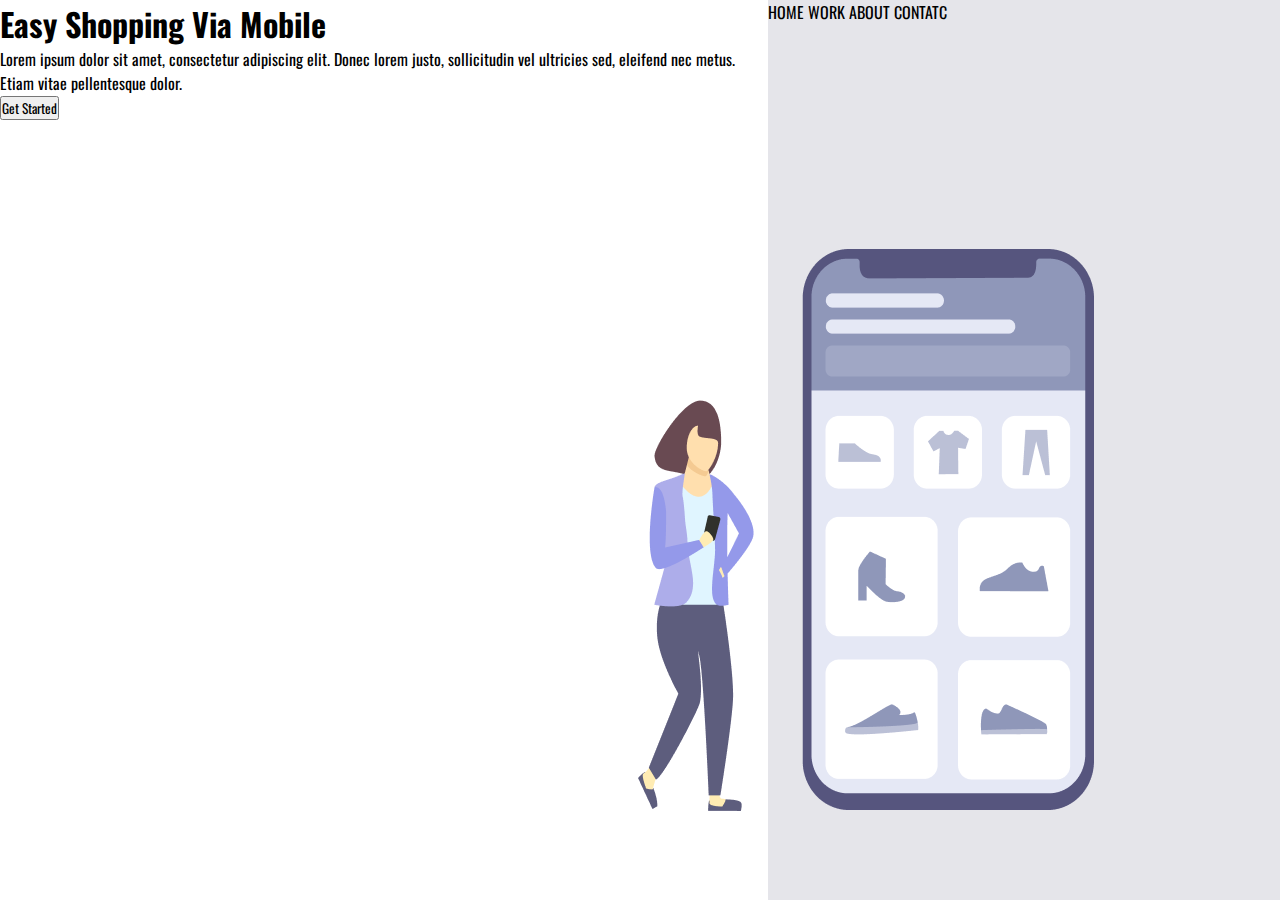
==== compra.html @ f131efd2 "first commit" ====
<!DOCTYPE html>
<html lang="pt-br">
<head>
    <meta charset="UTF-8">
    <meta name="viewport" content="width=device-width, initial-scale=1.0">
    <link rel="preconnect" href="https://fonts.googleapis.com">
    <link rel="preconnect" href="https://fonts.gstatic.com" crossorigin>
    <link href="https://fonts.googleapis.com/css2?family=Montserrat:ital,
    wght@0,600;0,900;1,400;1,500&family=Oswald&display=swap" rel="stylesheet">
    <link rel="stylesheet" href="./compra.css">
    <title> Easy Shopping Via Mobile </title>
</head>
<body>
    <div class="wapper">
        <section class="left">
            <h1> Easy Shopping Via Mobile</h1>
            <p> Lorem ipsum dolor sit amet, consectetur  adipiscing  elit. Donec lorem justo, sollicitudin vel ultricies sed, eleifend nec metus. Etiam vitae pellentesque dolor. </p>
            <button>Get Started</button>
        </section>
        <section class="right">
            <header>
                <a>HOME</a>
                <a>WORK</a>
                <a>ABOUT</a>
                <a>CONTATC</a>
            </header>
            <img alt="girl cel" src="./girlcell.png">
        </section>
    </div>
</body>
</html>
---- compra.css ----
*{  font-family: 'Oswald', sans-serif;
    margin: 0px;
    padding: 0px;
    box-sizing: border-box;
 }
 .wapper{
   width: 100vw;
   height: 100vh;
 }
 .left{ 
   display:inline-block;
   width: 60%;
 }
 .right{   
   display:inline-block;
   background-color: rgb(93,93, 125, 0.16);
   height: 100vh;
   width: 48%;
   position: absolute;
}
img{
   position: relative;
   top:25%;
   right: 130px;
}
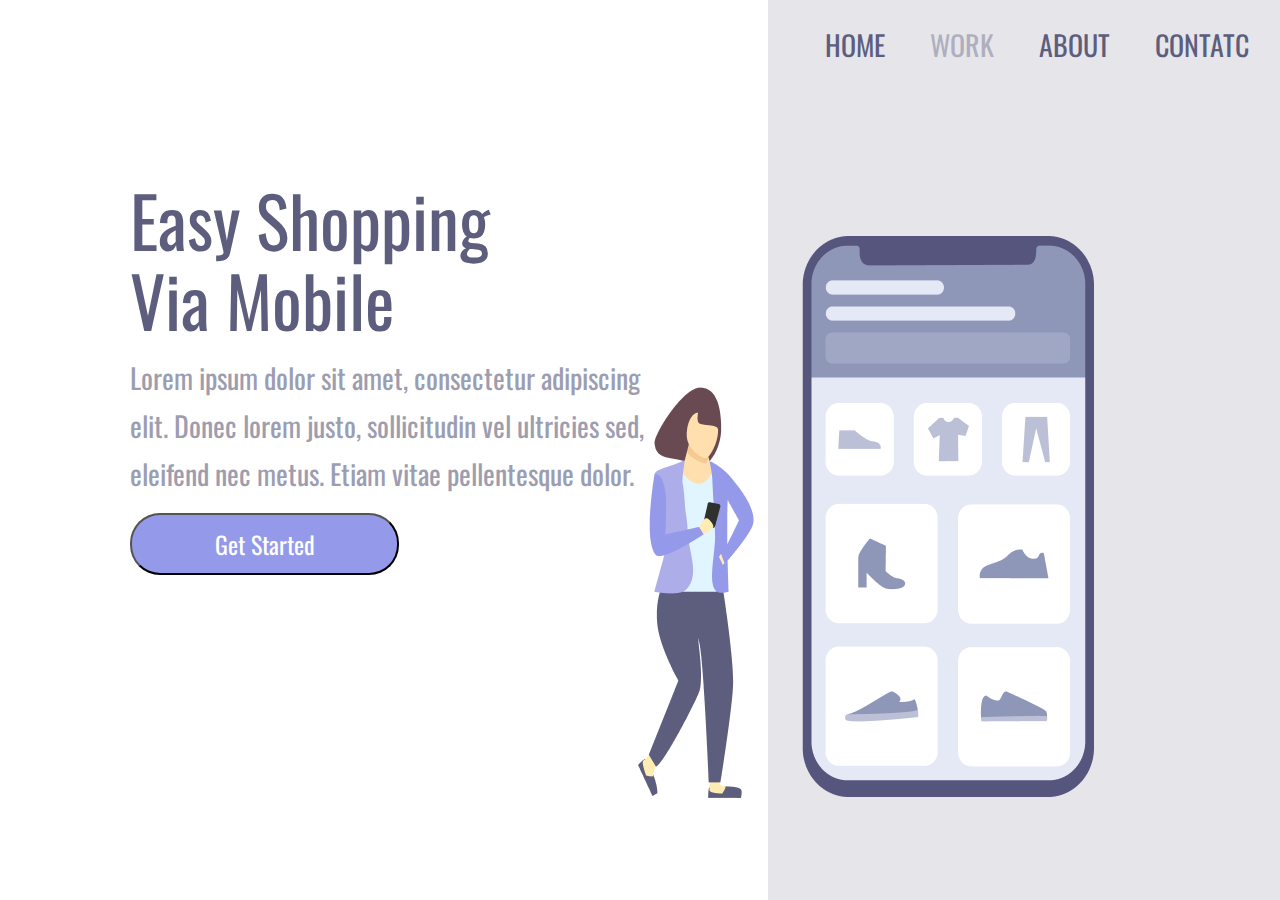
==== commit c24aca6b: "formatação." ====
--- a/compra.html
+++ b/compra.html
@@ -1,5 +1,6 @@
 <!DOCTYPE html>
-<html lang="pt-br">
+<html lang="en">
+
 <head>
     <meta charset="UTF-8">
     <meta name="viewport" content="width=device-width, initial-scale=1.0">
@@ -10,11 +11,13 @@
     <link rel="stylesheet" href="./compra.css">
     <title> Easy Shopping Via Mobile </title>
 </head>
+
 <body>
     <div class="wapper">
         <section class="left">
             <h1> Easy Shopping Via Mobile</h1>
-            <p> Lorem ipsum dolor sit amet, consectetur  adipiscing  elit. Donec lorem justo, sollicitudin vel ultricies sed, eleifend nec metus. Etiam vitae pellentesque dolor. </p>
+            <p> Lorem ipsum dolor sit amet, consectetur adipiscing elit. Donec lorem justo, sollicitudin vel ultricies
+                sed, eleifend nec metus. Etiam vitae pellentesque dolor. </p>
             <button>Get Started</button>
         </section>
         <section class="right">
@@ -28,5 +31,5 @@
         </section>
     </div>
 </body>
-</html>
 
+</html>--- a/compra.css
+++ b/compra.css
@@ -1,28 +1,92 @@
-*{  font-family: 'Oswald', sans-serif;
-    margin: 0px;
-    padding: 0px;
-    box-sizing: border-box;
- }
- .wapper{
-   width: 100vw;
-   height: 100vh;
- }
- .left{ 
-   display:inline-block;
-   width: 60%;
- }
- .right{   
-   display:inline-block;
-   background-color: rgb(93,93, 125, 0.16);
-   height: 100vh;
-   width: 48%;
-   position: absolute;
-}
-img{
-   position: relative;
-   top:25%;
-   right: 130px;
+* {
+  font-family: 'Oswald', sans-serif;
+  margin: 0px;
+  padding: 0px;
+  box-sizing: border-box;
+  font-weight: 400;
+  color: #5D5D7D;
 }
 
- 
+.wapper {
+  width: 100vw;
+  height: 100vh;
+}
 
+.left {
+  display: inline-block;
+  width: 60%;
+  padding-left: 130px;
+  margin-top: 14%;
+}
+
+.right {
+  display: inline-block;
+  background-color: rgb(93, 93, 125, 0.16);
+  height: 100vh;
+  width: 48%;
+  position: absolute;
+}
+
+img {
+  position: relative;
+  top: 19%;
+  right: 130px;
+}
+
+h1 {
+  font-size: 70px;
+  line-height: 80px;
+  width: 368px;
+}
+
+p {
+  font-size: 28px;
+  line-height: 48px;
+  opacity: 0.6;
+  margin: 15px 0px;
+  width: 540px;
+}
+
+button {
+  width: 269px;
+  height: 62px;
+  top: -625px;
+  left: -6773px;
+  background: rgba(148, 153, 234, 1);
+  border-radius: 30px;
+  font-size: 24px;
+  font-weight: 400;
+  line-height: 36px;
+  letter-spacing: 0px;
+  color: rgba(255, 255, 255, 1);
+  cursor: pointer;
+
+}
+
+button:hover {
+  opacity: 0.8
+}
+
+button:active {
+  opacity: 0.5;
+}
+
+a {
+  font-size: 28px;
+  font-weight: 400;
+  width: 376px;
+  margin-right: 41px;
+  cursor: pointer;
+}
+
+a:nth-child(2) {
+  opacity: 40%;
+}
+
+a:hover {
+  opacity: 0.8;
+}
+
+header {
+  margin: 24px 0 0 57px;
+}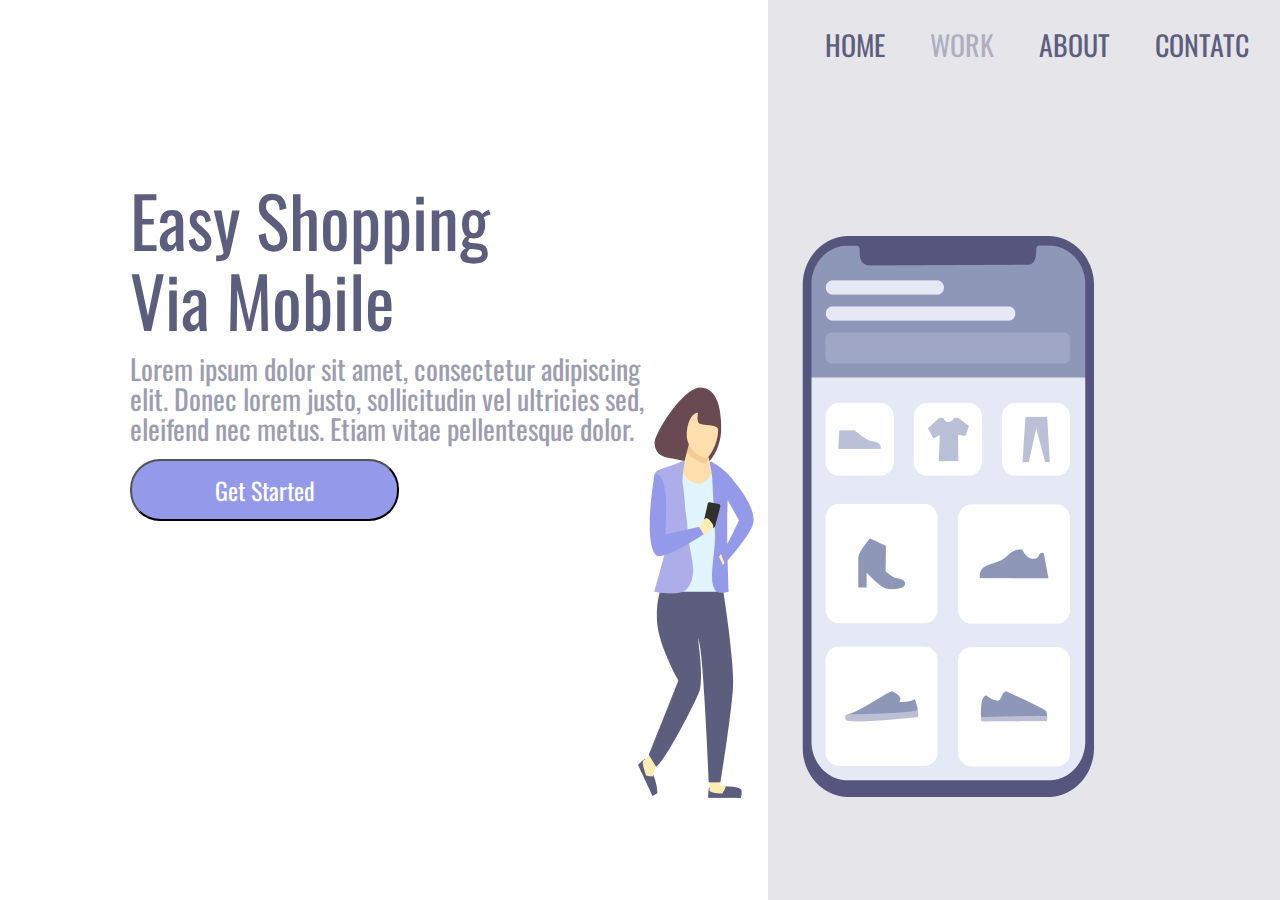
==== commit 144e2016: "teste develop" ====
--- a/compra.html
+++ b/compra.html
@@ -9,7 +9,7 @@
     <link href="https://fonts.googleapis.com/css2?family=Montserrat:ital,
     wght@0,600;0,900;1,400;1,500&family=Oswald&display=swap" rel="stylesheet">
     <link rel="stylesheet" href="./compra.css">
-    <title> Easy Shopping Via Mobile </title>
+    <title> project</title>
 </head>
 
 <body>
--- a/compra.css
+++ b/compra.css
@@ -41,7 +41,7 @@
 
 p {
   font-size: 28px;
-  line-height: 48px;
+  line-height: 30px;
   opacity: 0.6;
   margin: 15px 0px;
   width: 540px;
@@ -89,4 +89,53 @@
 
 header {
   margin: 24px 0 0 57px;
+}
+
+@media screen and (max-width: 930px) {
+  .left {
+    width: 100%;
+    height: 50%;
+    padding: 0;
+    margin: 0;
+    font-size: 25px;
+  }
+
+  .right {
+    display: block;
+    height: auto;
+    width: 100%;
+    position: static;
+    padding: 40px;
+  }
+
+  img {
+    position: static;
+    width: 80%;
+  }
+
+  header {
+    display: none;
+  }
+
+  h1 {
+    font-size: 36px;
+    line-height: 52px;
+    width: auto;
+    margin: 58px 50px 0 50px;
+    text-align: center;
+  }
+
+  p {
+    margin: 15px 40px;
+    width: auto;
+    text-align: center;
+    font-size: 14px;
+    font-weight: 24px;
+    line-height: 15px;
+  }
+
+  button {
+    display: block;
+    margin: 0 auto;
+  }
 }